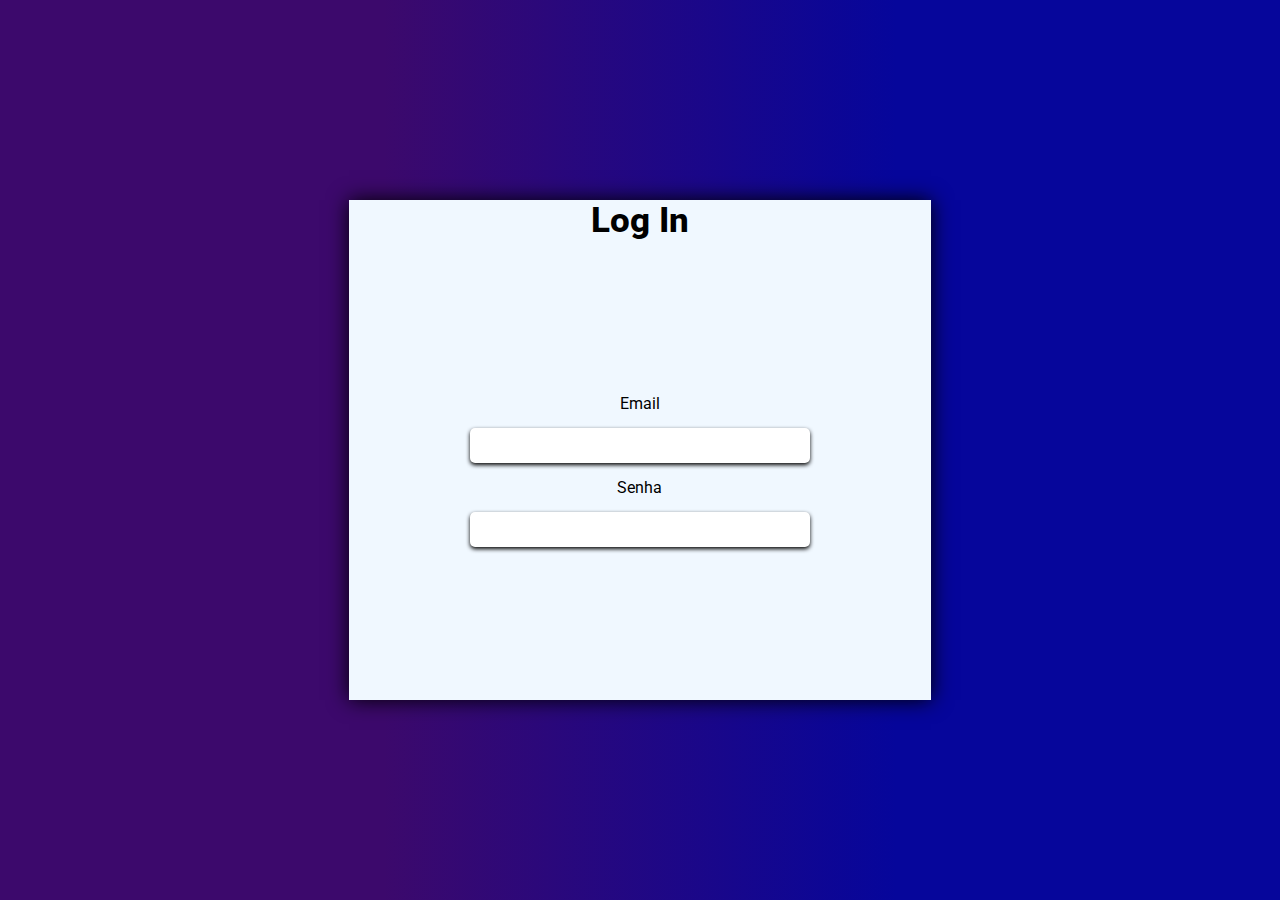
==== index.html @ 53d4772f "v1" ====
<!DOCTYPE html>
<html lang="pt-br">
    <head>
        <meta charset="UTF-8">
        <meta http-equiv="X-UA-Compatible" content="IE=edge">
        <meta name="viewport" content="width=device-width, initial-scale=1.0">
        <link rel="stylesheet" href="style/index.css">
        <title>tela de login</title>
    </head>
    <body>
        <div id="pagina">
            <main>
                
                <section id="logIn">
                    <header>
                        <h1>Log In</h1>
                    </header>
                    <main id="mainLog">
                         <label for="text">Email</label>
                            <input type="text" id="text">

                        <label for="password">Senha</label>
                            <input type="password" id="password"> 
                </section>
                    </main>
            </main>
        </div>
    </body>
</html>
---- style/index.css ----
@import url('https://fonts.googleapis.com/css2?family=Roboto:wght@300&display=swap');

*{
    margin: 0%;
    padding: 0%;
    font-family: 'Roboto', sans-serif;
}
#pagina{
    width: 100%;
    height: 100vh;
    background: linear-gradient(90deg, #3c096c 30%, #06069b 70%); 
    display: flex;
    justify-content: center;
    align-items: center;
}
    

main{
    width: 70%;
    height: 500px;
    display: flex;
    align-items: center;
    justify-content: center;
    
}

#logImg{
    width: 50%;
    height: 100%;
    background-image: url(../assets/image/bacground.jpg);
    background-position: center;
    background-repeat: no-repeat;
    background-size: cover; 
}

 

#logIn{
    width: 65%;
    height: 100%;
    box-shadow: 0px 0px 20px;
    background-color: aliceblue;
    flex-direction: column;
    display: flex;
    align-items: center;
    

} 

header{
    width: 100%;
    height: 60px;
    display: flex;
    align-items: center;
    justify-content: center;
}

h1{
    font-size: 35px;
    font-weight: 800;
}

#mainLog{
    width: 90%;
    height: 390px;
    margin: 130px 0px;
    /* background-color: black; */
    display: flex;
    align-items: center;
    justify-content: center;
    flex-direction: column;
    gap: 15px;
}

input{
    width: 65%;
    height: 35px;
    border: none;
    
    box-shadow: 0px 2px 4px; 
    border-radius: 5px;
    margin: 0px 0px;
}
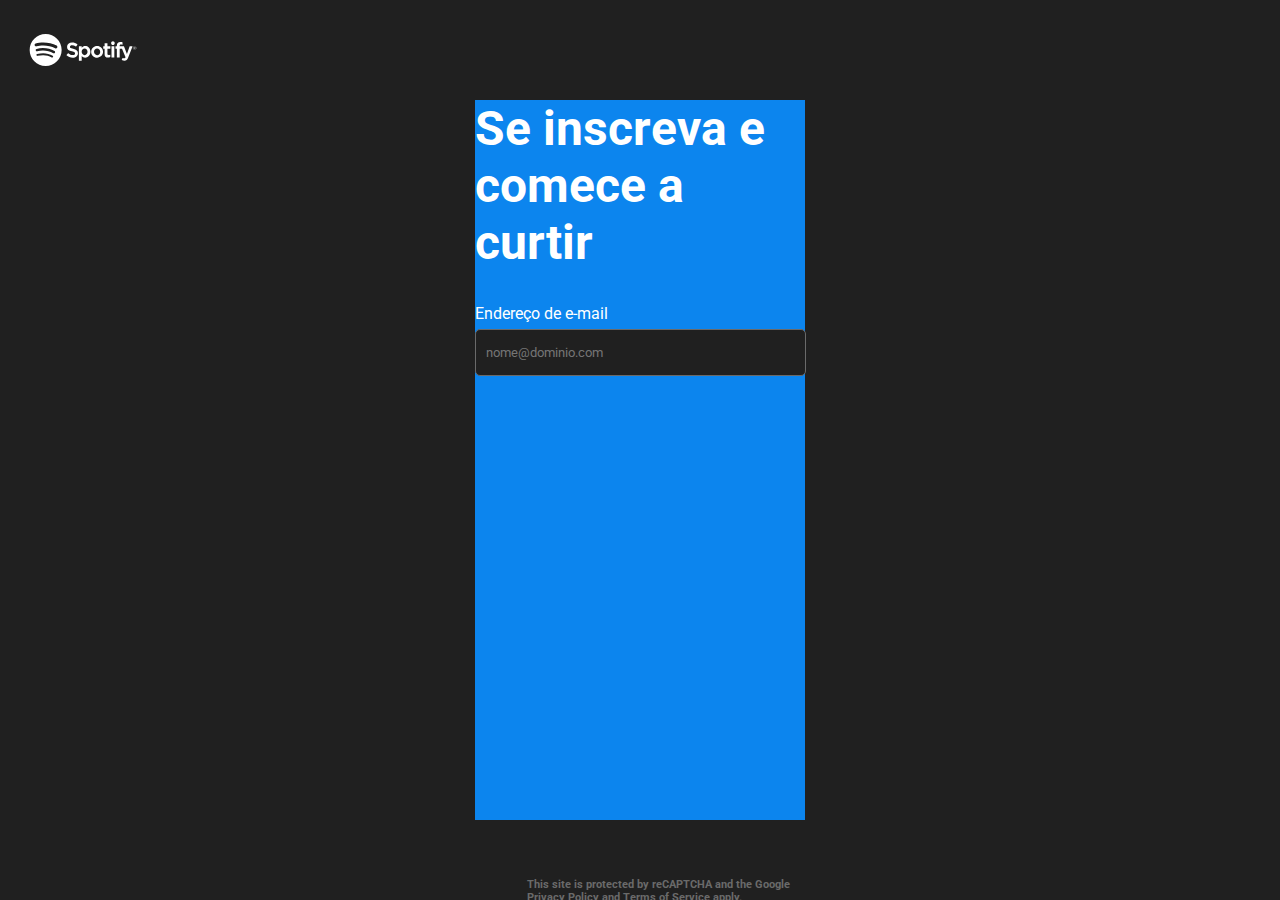
==== commit ac1de7ce: "v1" ====
--- a/index.html
+++ b/index.html
@@ -5,24 +5,40 @@
         <meta http-equiv="X-UA-Compatible" content="IE=edge">
         <meta name="viewport" content="width=device-width, initial-scale=1.0">
         <link rel="stylesheet" href="style/index.css">
-        <title>tela de login</title>
+        <title>Spotify</title>
     </head>
     <body>
         <div id="pagina">
+            <header id="headerLogo">
+                <img id="spotifyLogo" src="assets/Spotify-Black-Logo.wine.svg" alt="">
+            </header>
             <main>
-                
-                <section id="logIn">
-                    <header>
-                        <h1>Log In</h1>
-                    </header>
-                    <main id="mainLog">
-                         <label for="text">Email</label>
-                            <input type="text" id="text">
+                <section class="singUp">
+                    <main class="mainUp"></main>
+                        <header id="headerUp">
+                            <h1>Se inscreva e comece a curtir</h1>
+                        </header>
+                        <section class="labelUp">
+                            <label for="email">Endereço de e-mail</label>
+                        </section>
+                        <section class="inputUp">
+                            <input type="email" id="email" placeholder="nome@dominio.com" required>
+                        </section>
+                        <section id="">
 
-                        <label for="password">Senha</label>
-                            <input type="password" id="password"> 
+                        </section>
+                    </main>
                 </section>
-                    </main>
+                         <!-- 
+
+                             <a href="Usar número de telefone"></a>
+
+                            <label for="password">Senha</label>
+                                <input type="password"  id="password">   -->
+                    
+                    <footer> <span>This site is protected by reCAPTCHA and the Google <br>
+                        Privacy Policy and Terms of Service apply.</span>
+                    </footer>
             </main>
         </div>
     </body>
--- a/style/index.css
+++ b/style/index.css
@@ -1,84 +1,117 @@
+/* FONTS */
 @import url('https://fonts.googleapis.com/css2?family=Roboto:wght@300&display=swap');
+/* FIM FONTS */
 
+
+/* PAGINA */
 *{
     margin: 0%;
     padding: 0%;
     font-family: 'Roboto', sans-serif;
+    color: white;
 }
+
 #pagina{
     width: 100%;
     height: 100vh;
-    background: linear-gradient(90deg, #3c096c 30%, #06069b 70%); 
+    background-color: #202020;
+    overflow-x: hidden;
+    overflow-y: hidden;
+}
+/* FIM PAGINA */
+
+/* HEADER */
+
+#headerLogo{
+    width: 100%;
+    height: 100px;
     display: flex;
-    justify-content: center;
     align-items: center;
 }
-    
 
-main{
-    width: 70%;
-    height: 500px;
-    display: flex;
-    align-items: center;
-    justify-content: center;
-    
+#spotifyLogo{
+    width: 150px;
+    height: 48px;
+    padding: 8px;
+    overflow: hidden;
 }
 
-#logImg{
-    width: 50%;
-    height: 100%;
-    background-image: url(../assets/image/bacground.jpg);
-    background-position: center;
-    background-repeat: no-repeat;
-    background-size: cover; 
+#spotifyLogo img{
+    width: 100%;
+    width: 100%;
 }
+/* FIM HEADER */
 
- 
-
-#logIn{
-    width: 65%;
-    height: 100%;
-    box-shadow: 0px 0px 20px;
-    background-color: aliceblue;
-    flex-direction: column;
-    display: flex;
-    align-items: center;
-    
-
-} 
-
-header{
-    width: 100%;
-    height: 60px;
+/* MAIN */
+main{
     display: flex;
     align-items: center;
     justify-content: center;
 }
 
-h1{
-    font-size: 35px;
-    font-weight: 800;
+#headerUp h1{
+    font-size: 48px;
+    font-weight: 1500;
+
 }
 
-#mainLog{
-    width: 90%;
-    height: 390px;
-    margin: 130px 0px;
-    /* background-color: black; */
+
+.singUp{
+    width: 330px;
+    height: 80vh;
     display: flex;
-    align-items: center;
-    justify-content: center;
+    background-color: rgb(12, 133, 238);
     flex-direction: column;
-    gap: 15px;
 }
 
-input{
-    width: 65%;
-    height: 35px;
-    border: none;
-    
-    box-shadow: 0px 2px 4px; 
-    border-radius: 5px;
-    margin: 0px 0px;
+.mainUp{
+    display: flex;
+    justify-content: center;
+    align-items: center;
 }
 
+
+.labelUp{
+    margin-top: 30px;
+    padding: 3px 0px;
+}
+
+.inputUp{
+    width: 329px;
+    padding: 3px 0px;
+}
+
+.inputUp label{
+    font-weight: 900;
+}
+.inputUp input{
+    width: 100%;
+    height: 45px;
+    border-radius: 5px;
+    background-color: #202020;
+    border: 1px solid #6a6a6a;
+}
+
+.inputUp ::placeholder{
+    padding: 0px 10px;
+}
+/* FIM MAIN */
+
+/* FOOTER */
+
+footer{
+    width: 100%;
+    padding: 18px;
+    display: flex;
+    margin-top: 40px;
+    justify-content: center;
+    align-items: end;
+}
+
+footer span{
+    font-size: 0.6875rem;
+    color:#6a6a6a ;
+    font-weight: bolder;
+}
+/* FIM FOOTER */
+
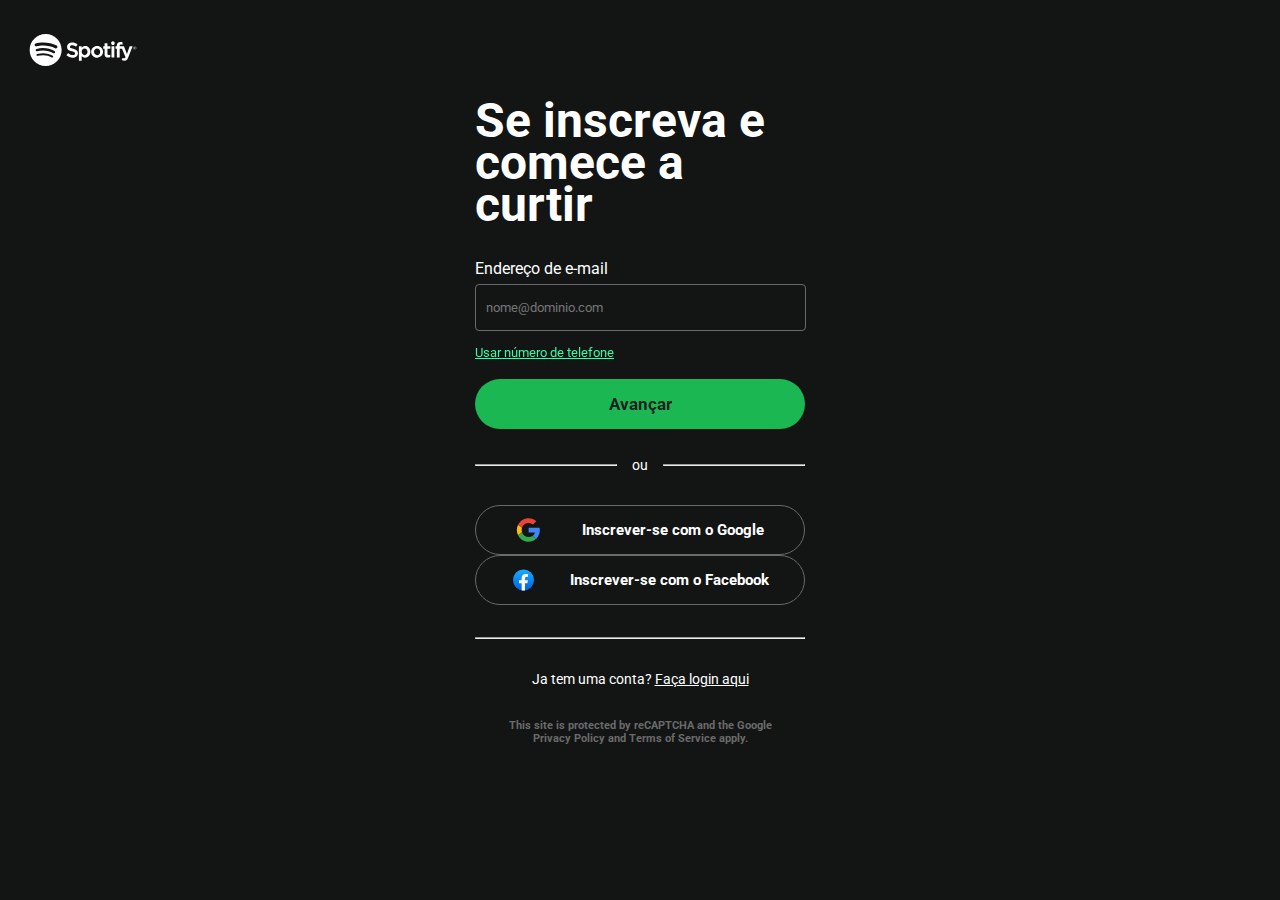
==== commit 69373842: "v2" ====
--- a/index.html
+++ b/index.html
@@ -5,40 +5,62 @@
         <meta http-equiv="X-UA-Compatible" content="IE=edge">
         <meta name="viewport" content="width=device-width, initial-scale=1.0">
         <link rel="stylesheet" href="style/index.css">
+        <link rel="stylesheet" href="style/geralSinIg.css">
+        <link rel="shortcut icon" href="assets/svg/spotify-162-svgrepo-com (1).svg" type="image/x-icon">
         <title>Spotify</title>
     </head>
     <body>
         <div id="pagina">
             <header id="headerLogo">
-                <img id="spotifyLogo" src="assets/Spotify-Black-Logo.wine.svg" alt="">
+                <img id="spotifyLogo" src="assets/svg/Spotify-Black-Logo.wine.svg" alt="">
             </header>
             <main>
                 <section class="singUp">
                     <main class="mainUp"></main>
+
                         <header id="headerUp">
                             <h1>Se inscreva e comece a curtir</h1>
                         </header>
+
                         <section class="labelUp">
                             <label for="email">Endereço de e-mail</label>
                         </section>
+
                         <section class="inputUp">
                             <input type="email" id="email" placeholder="nome@dominio.com" required>
                         </section>
-                        <section id="">
 
+                        <section id="linkUp">
+                            <a href="#">Usar número de telefone</a>
                         </section>
+
+                        <section id="buttonUp">
+                            <button type="submit" 
+                            class="button"><h2>Avançar</h2></button>
+                        </section>
+
+                        <section id="division">
+                            <hr id="hr1">
+                                <span>ou</span>
+                            <hr id="hr2">
+                        </section>
+
+                        <section id="loginAlternative">
+                            <button class="AtalhoLogIn"><img id="svgGoogle" src="assets/svg/google-color-svgrepo-com.svg" alt=""> <h2>Inscrever-se com o Google</h2></button>
+
+                            <button class="AtalhoLogIn"><img id="svgFacebook" src="assets/svg/facebook-1-svgrepo-com.svg" alt=""><h2>Inscrever-se com o Facebook</h2></button>
+                        </section>
+
+                        <hr id="hr3">
+
+                        <footer id="footerUp">
+                            <span>Ja tem uma conta? <a href="#">Faça login aqui</a></span>
+                        </footer>
                     </main>
                 </section>
-                         <!-- 
-
-                             <a href="Usar número de telefone"></a>
-
-                            <label for="password">Senha</label>
-                                <input type="password"  id="password">   -->
-                    
-                    <footer> <span>This site is protected by reCAPTCHA and the Google <br>
-                        Privacy Policy and Terms of Service apply.</span>
-                    </footer>
+                <footer id="footerEnd"> <span>This site is protected by reCAPTCHA and the Google</span> 
+                    <span>Privacy Policy and Terms of Service apply.</span>
+                </footer>
             </main>
         </div>
     </body>
--- a/style/index.css
+++ b/style/index.css
@@ -1,117 +1,95 @@
-/* FONTS */
-@import url('https://fonts.googleapis.com/css2?family=Roboto:wght@300&display=swap');
-/* FIM FONTS */
-
-
-/* PAGINA */
-*{
-    margin: 0%;
-    padding: 0%;
-    font-family: 'Roboto', sans-serif;
-    color: white;
+/* MAIN */
+main,.singUp,.mainUp,#division,#loginAlternative,.AtalhoLogIn,#footerUp,#footerEnd{
+    display: flex;
 }
 
-#pagina{
-    width: 100%;
-    height: 100vh;
-    background-color: #202020;
-    overflow-x: hidden;
-    overflow-y: hidden;
-}
-/* FIM PAGINA */
-
-/* HEADER */
-
-#headerLogo{
-    width: 100%;
-    height: 100px;
-    display: flex;
-    align-items: center;
-}
-
-#spotifyLogo{
-    width: 150px;
-    height: 48px;
-    padding: 8px;
-    overflow: hidden;
-}
-
-#spotifyLogo img{
-    width: 100%;
-    width: 100%;
-}
-/* FIM HEADER */
-
-/* MAIN */
 main{
-    display: flex;
     align-items: center;
     justify-content: center;
 }
 
 #headerUp h1{
     font-size: 48px;
+    line-height: 42px;
     font-weight: 1500;
-
 }
 
+#linkUp{
+    margin: 8px 0px 10px 0px;
+}
 
-.singUp{
+#linkUp a{
+    color: #117a37;
+    font-size: 13px;
+    filter: brightness(3)
+}
+
+#buttonUp{
     width: 330px;
-    height: 80vh;
-    display: flex;
-    background-color: rgb(12, 133, 238);
+    height: 50px;
+    margin: 8px 0px;
+}
+
+#division{
+    width: 330px;
+    margin-top: 20px;
+    flex-direction: row;
+    align-items: center;
+    justify-content: center;
+}
+
+#hr1{
+    width: 50%;
+}
+
+#hr2{
+    width: 50%;
+}
+
+#division span{
+    margin: 0px 15px;
+    font-size: 14px;
+}
+
+#loginAlternative{
+    width: 100%;
+    align-items: center;
+    justify-content: center;
+    margin: 32px 0px;
     flex-direction: column;
 }
 
-.mainUp{
-    display: flex;
-    justify-content: center;
+.AtalhoLogIn{
+    width: 100%;
+    height: 50px;
+    border-radius: 50px;    
+    justify-content: space-evenly;
     align-items: center;
+    background-color: #131515;
+    border: 0.5px solid #6a6a6a;
+    font-size: 10px;
 }
 
-
-.labelUp{
-    margin-top: 30px;
-    padding: 3px 0px;
+#loginAlternative :hover{
+    cursor: pointer;
 }
 
-.inputUp{
-    width: 329px;
-    padding: 3px 0px;
+#svgGoogle,#svgFacebook{
+    width: 25px;
+    height: 24px;
 }
 
-.inputUp label{
-    font-weight: 900;
-}
-.inputUp input{
+#footerUp{
     width: 100%;
-    height: 45px;
-    border-radius: 5px;
-    background-color: #202020;
-    border: 1px solid #6a6a6a;
+    align-items: center;
+    justify-content: center;
+    margin: 32px 0px;
 }
 
-.inputUp ::placeholder{
-    padding: 0px 10px;
+#footerUp span,a{
+    font-size: 14px;
 }
+
 /* FIM MAIN */
 
-/* FOOTER */
 
-footer{
-    width: 100%;
-    padding: 18px;
-    display: flex;
-    margin-top: 40px;
-    justify-content: center;
-    align-items: end;
-}
-
-footer span{
-    font-size: 0.6875rem;
-    color:#6a6a6a ;
-    font-weight: bolder;
-}
-/* FIM FOOTER */
-
--- a/style/geralSinIg.css
+++ b/style/geralSinIg.css
@@ -0,0 +1,121 @@
+/* FONTS */
+@import url('https://fonts.googleapis.com/css2?family=Roboto:wght@300&display=swap');
+/* FIM FONTS */
+
+/* PAGINA */
+*{
+    margin: 0%;
+    padding: 0%;
+    font-family: 'Roboto', sans-serif;
+    color: white;
+}
+
+#pagina{
+    width: 100%;
+    height: 100vh;
+    background-color: #131515;
+    overflow-x: hidden;
+    /* overflow-y: hidden; */
+}
+/* FIM PAGINA */
+
+/* HEADER */
+
+#headerLogo{
+    width: 100%;
+    height: 100px;
+    display: flex;
+    align-items: center;
+}
+
+#spotifyLogo{
+    width: 150px;
+    height: 48px;
+    padding: 8px;
+    overflow: hidden;
+}
+
+#spotifyLogo :hover{
+    cursor: pointer;
+}
+
+#spotifyLogo img{
+    width: 100%;
+    width: 100%;
+}
+/* FIM HEADER */
+
+/* MAIN */
+.singUp{
+    width: 330px;
+    height: auto;
+    flex-direction: column;
+}
+
+.mainUp{
+    justify-content: center;
+    align-items: center;
+}
+
+
+.labelUp{
+    margin-top: 30px;
+    padding: 3px 0px;
+}
+
+.inputUp{
+    width: 329px;
+    padding: 3px 0px;
+}
+
+.inputUp label{
+    font-weight: 900;
+    font-size: 15px;
+
+}
+.inputUp input{
+    width: 100%;
+    height: 45px;
+    border-radius: 4px;
+    background-color: #131515;
+    border: 1px solid #6a6a6a;
+}
+
+.inputUp ::placeholder{
+    padding: 0px 10px;
+}
+
+.button{
+    width: 100%;
+    height: 100%;
+    background-color: #117a37;
+    filter: brightness(1.5);
+    border-radius: 50px;
+    border: none;
+}
+
+.button :hover{
+    cursor: pointer;
+}
+
+.button h2{
+    color: #131515;
+    font-size: 17px;
+}
+/* FIM MAIN */
+
+/* FOOTER */
+#footerEnd{
+    width: 100%;
+    margin: 0px 0px 30px 0px ;
+    justify-content: center;
+    align-items: center;
+    flex-direction: column;
+}
+
+#footerEnd span{
+    font-size: 0.6875rem;
+    color:#6a6a6a ;
+    font-weight: bolder;
+}
+/* FIM FOOTER */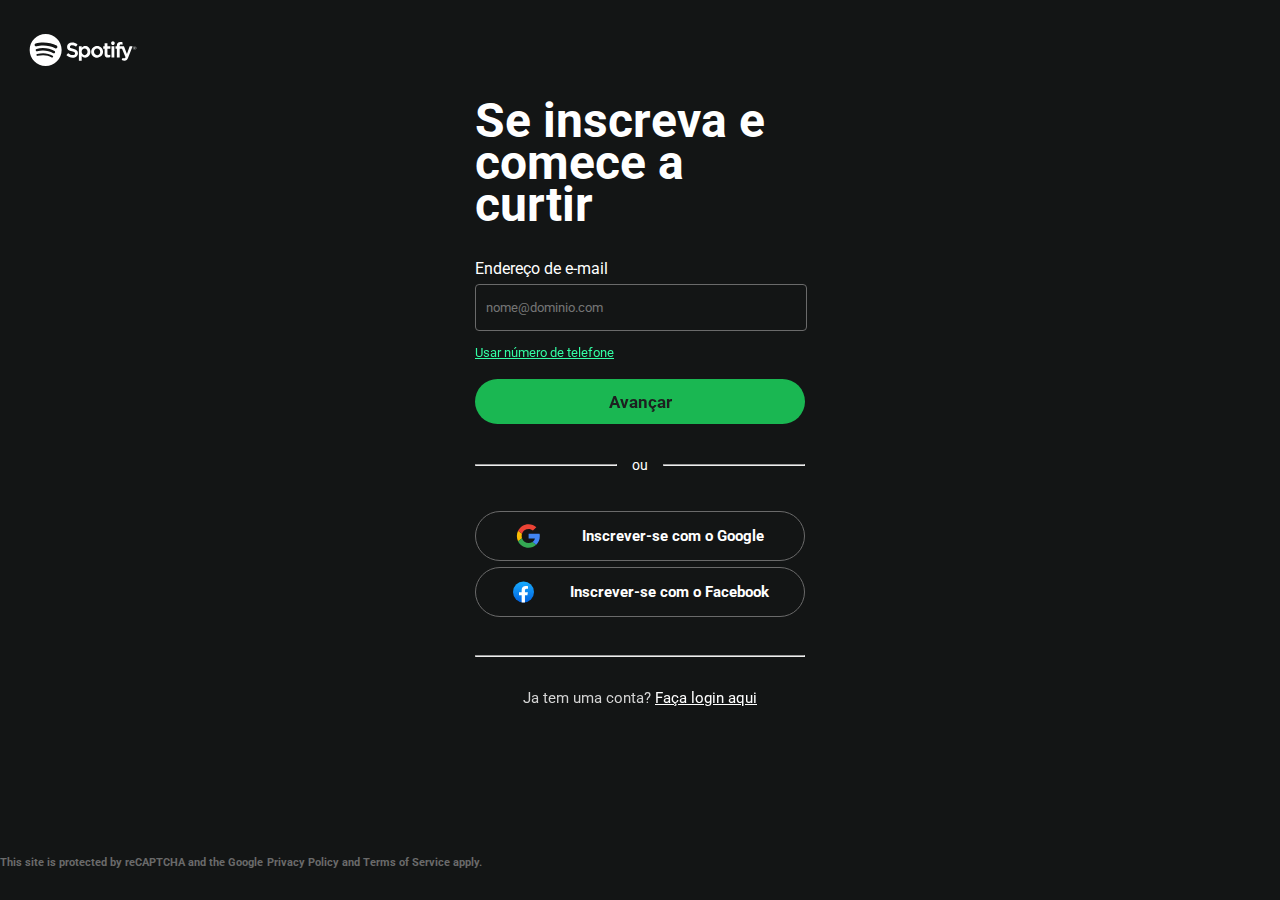
==== commit 1c01e6a0: "v3" ====
--- a/index.html
+++ b/index.html
@@ -7,15 +7,15 @@
         <link rel="stylesheet" href="style/index.css">
         <link rel="stylesheet" href="style/geralSinIg.css">
         <link rel="shortcut icon" href="assets/svg/spotify-162-svgrepo-com (1).svg" type="image/x-icon">
-        <title>Spotify</title>
+        <title>Inscreva-se - Spotify</title>
     </head>
     <body>
         <div id="pagina">
-            <header id="headerLogo">
-                <img id="spotifyLogo" src="assets/svg/Spotify-Black-Logo.wine.svg" alt="">
+            <header class="headerLogo">
+                <img class="spotifyLogo" src="assets/svg/Spotify-Black-Logo.wine.svg" alt="">
             </header>
             <main>
-                <section class="singUp">
+                <form method="post" class="singUp">
                     <main class="mainUp"></main>
 
                         <header id="headerUp">
@@ -27,7 +27,7 @@
                         </section>
 
                         <section class="inputUp">
-                            <input type="email" id="email" placeholder="nome@dominio.com" required>
+                            <input type="email" class="Imput" placeholder="nome@dominio.com" required>
                         </section>
 
                         <section id="linkUp">
@@ -45,7 +45,7 @@
                             <hr id="hr2">
                         </section>
 
-                        <section id="loginAlternative">
+                        <section class="loginAlternative">
                             <button class="AtalhoLogIn"><img id="svgGoogle" src="assets/svg/google-color-svgrepo-com.svg" alt=""> <h2>Inscrever-se com o Google</h2></button>
 
                             <button class="AtalhoLogIn"><img id="svgFacebook" src="assets/svg/facebook-1-svgrepo-com.svg" alt=""><h2>Inscrever-se com o Facebook</h2></button>
@@ -57,8 +57,8 @@
                             <span>Ja tem uma conta? <a href="#">Faça login aqui</a></span>
                         </footer>
                     </main>
-                </section>
-                <footer id="footerEnd"> <span>This site is protected by reCAPTCHA and the Google</span> 
+                </form>
+                <footer class="footerEnd"> <span>This site is protected by reCAPTCHA and the Google</span> 
                     <span>Privacy Policy and Terms of Service apply.</span>
                 </footer>
             </main>
--- a/style/index.css
+++ b/style/index.css
@@ -51,7 +51,7 @@
     font-size: 14px;
 }
 
-#loginAlternative{
+.loginAlternative{
     width: 100%;
     align-items: center;
     justify-content: center;
@@ -63,6 +63,7 @@
     width: 100%;
     height: 50px;
     border-radius: 50px;    
+    margin: 6px 0px;
     justify-content: space-evenly;
     align-items: center;
     background-color: #131515;
@@ -87,9 +88,13 @@
 }
 
 #footerUp span,a{
-    font-size: 14px;
+    font-size: 15px;
 }
 
+#footerUp span{
+    color: #6a6a6a;
+    filter: brightness(2);
+}
 /* FIM MAIN */
 
 
--- a/style/geralSinIg.css
+++ b/style/geralSinIg.css
@@ -21,25 +21,25 @@
 
 /* HEADER */
 
-#headerLogo{
+.headerLogo{
     width: 100%;
     height: 100px;
     display: flex;
     align-items: center;
 }
 
-#spotifyLogo{
+.spotifyLogo{
     width: 150px;
     height: 48px;
     padding: 8px;
     overflow: hidden;
 }
 
-#spotifyLogo :hover{
+.spotifyLogo :hover{
     cursor: pointer;
 }
 
-#spotifyLogo img{
+.spotifyLogo img{
     width: 100%;
     width: 100%;
 }
@@ -64,7 +64,7 @@
 }
 
 .inputUp{
-    width: 329px;
+    width: 330px;
     padding: 3px 0px;
 }
 
@@ -74,7 +74,7 @@
 
 }
 .inputUp input{
-    width: 100%;
+    width: 330px;
     height: 45px;
     border-radius: 4px;
     background-color: #131515;
@@ -86,8 +86,8 @@
 }
 
 .button{
-    width: 100%;
-    height: 100%;
+    width: 330px;
+    height: 45px;
     background-color: #117a37;
     filter: brightness(1.5);
     border-radius: 50px;
@@ -105,15 +105,17 @@
 /* FIM MAIN */
 
 /* FOOTER */
-#footerEnd{
+.footerEnd{
     width: 100%;
     margin: 0px 0px 30px 0px ;
     justify-content: center;
     align-items: center;
     flex-direction: column;
+    position: absolute;
+    bottom: 0px;
 }
 
-#footerEnd span{
+.footerEnd span{
     font-size: 0.6875rem;
     color:#6a6a6a ;
     font-weight: bolder;
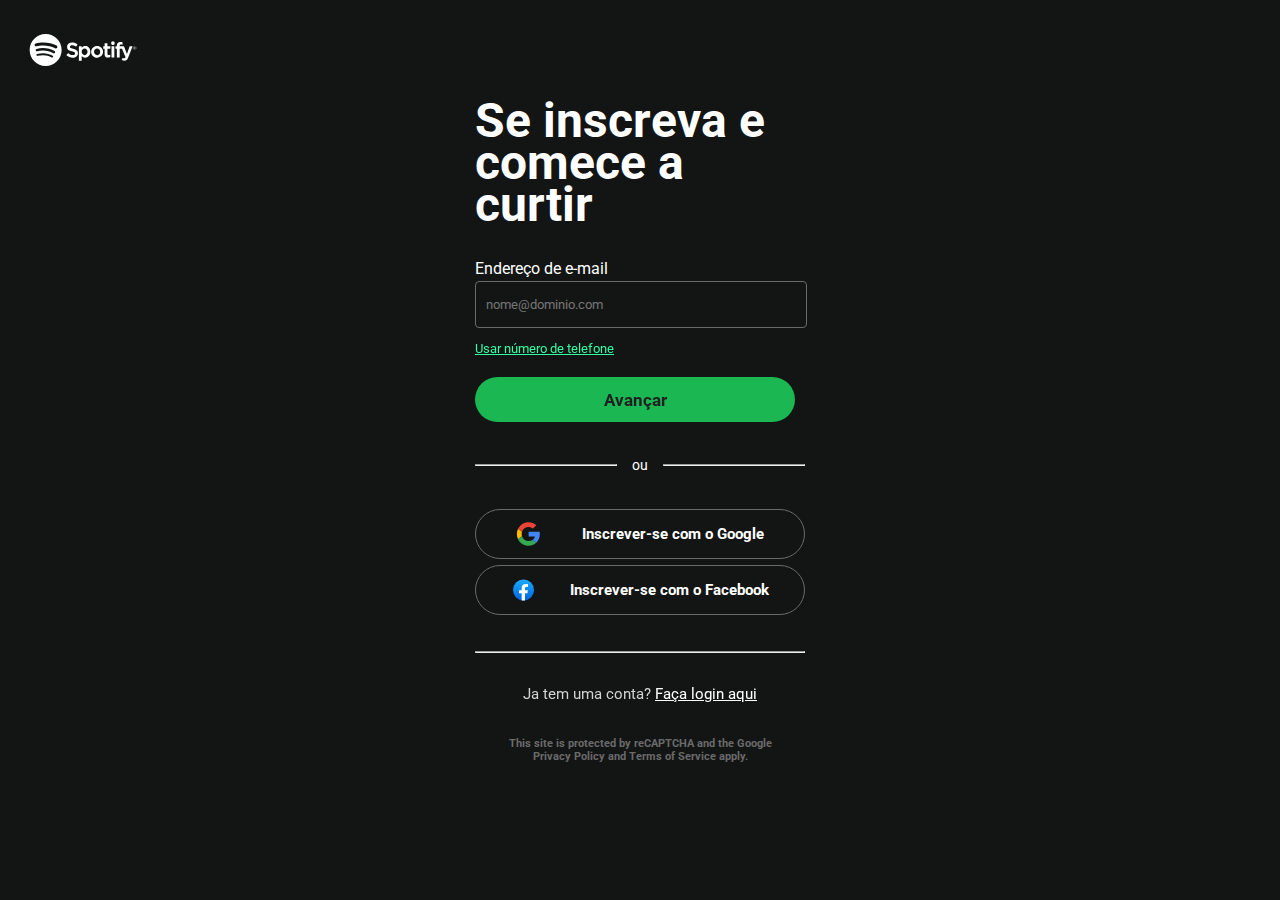
==== commit c64c914e: "v3" ====
--- a/index.html
+++ b/index.html
@@ -10,13 +10,13 @@
         <title>Inscreva-se - Spotify</title>
     </head>
     <body>
-        <div id="pagina">
+        <section id="pagina">
             <header class="headerLogo">
                 <img class="spotifyLogo" src="assets/svg/Spotify-Black-Logo.wine.svg" alt="">
             </header>
             <main>
                 <form method="post" class="singUp">
-                    <main class="mainUp"></main>
+                    <main class="mainUP"></main>
 
                         <header id="headerUp">
                             <h1>Se inscreva e comece a curtir</h1>
@@ -35,8 +35,7 @@
                         </section>
 
                         <section id="buttonUp">
-                            <button type="submit" 
-                            class="button"><h2>Avançar</h2></button>
+                            <button type="button" class="button"><a href="pages/"><h2>Avançar</h2></a></button>
                         </section>
 
                         <section id="division">
@@ -57,11 +56,12 @@
                             <span>Ja tem uma conta? <a href="#">Faça login aqui</a></span>
                         </footer>
                     </main>
+
                 </form>
                 <footer class="footerEnd"> <span>This site is protected by reCAPTCHA and the Google</span> 
                     <span>Privacy Policy and Terms of Service apply.</span>
                 </footer>
             </main>
-        </div>
+        </section>
     </body>
 </html>--- a/style/index.css
+++ b/style/index.css
@@ -1,7 +1,4 @@
 /* MAIN */
-main,.singUp,.mainUp,#division,#loginAlternative,.AtalhoLogIn,#footerUp,#footerEnd{
-    display: flex;
-}
 
 main{
     align-items: center;
@@ -15,7 +12,7 @@
 }
 
 #linkUp{
-    margin: 8px 0px 10px 0px;
+    margin: 10px 0px 0px 0px;
 }
 
 #linkUp a{
@@ -27,12 +24,12 @@
 #buttonUp{
     width: 330px;
     height: 50px;
-    margin: 8px 0px;
+    margin: 20px 0px 0px;
 }
 
 #division{
     width: 330px;
-    margin-top: 20px;
+    margin-top: 30px;
     flex-direction: row;
     align-items: center;
     justify-content: center;
@@ -55,7 +52,7 @@
     width: 100%;
     align-items: center;
     justify-content: center;
-    margin: 32px 0px;
+    margin: 30px 0px;
     flex-direction: column;
 }
 
--- a/style/geralSinIg.css
+++ b/style/geralSinIg.css
@@ -1,8 +1,8 @@
-/* FONTS */
+/* ---------------FONTS--------------- */
 @import url('https://fonts.googleapis.com/css2?family=Roboto:wght@300&display=swap');
-/* FIM FONTS */
+/* ---------------FIM FONTS--------------- */
 
-/* PAGINA */
+/* ---------------PAGINA--------------- */
 *{
     margin: 0%;
     padding: 0%;
@@ -17,9 +17,12 @@
     overflow-x: hidden;
     /* overflow-y: hidden; */
 }
-/* FIM PAGINA */
+/* ---------------FIM PAGINA--------------- */
 
-/* HEADER */
+/* ---------------HEADER--------------- */
+main,.singUp,.mainUp,#division,#loginAlternative,.AtalhoLogIn,#footerUp,#footerEnd{
+    display: flex;
+}
 
 .headerLogo{
     width: 100%;
@@ -43,9 +46,9 @@
     width: 100%;
     width: 100%;
 }
-/* FIM HEADER */
+/* ---------------FIM HEADER--------------- */
 
-/* MAIN */
+/* ---------------MAIN--------------- */
 .singUp{
     width: 330px;
     height: auto;
@@ -53,8 +56,10 @@
 }
 
 .mainUp{
-    justify-content: center;
+    display: flex;
+    height: 80vh;
     align-items: center;
+    flex-direction: column;
 }
 
 
@@ -64,8 +69,7 @@
 }
 
 .inputUp{
-    width: 330px;
-    padding: 3px 0px;
+    width: 320px;
 }
 
 .inputUp label{
@@ -74,19 +78,16 @@
 
 }
 .inputUp input{
-    width: 330px;
+    width: 310px;
     height: 45px;
+    padding: 0px 10px;
     border-radius: 4px;
     background-color: #131515;
     border: 1px solid #6a6a6a;
 }
 
-.inputUp ::placeholder{
-    padding: 0px 10px;
-}
-
 .button{
-    width: 330px;
+    width: 320px;
     height: 45px;
     background-color: #117a37;
     filter: brightness(1.5);
@@ -101,17 +102,45 @@
 .button h2{
     color: #131515;
     font-size: 17px;
+    font-weight: 1500;
 }
-/* FIM MAIN */
+
+.button a{
+    text-decoration: none;
+
+}
+
+.headerBar{
+    width: 436px;
+    display: flex;
+    flex-direction: row;
+    height: 1px;
+}
+
+.headerBar1{
+    width: 436px;
+    flex-direction: column;
+}
+
+.lodingBar{
+    width: 77%;
+    height: 2px;
+    display: flex;
+    align-items: flex-end;
+    background-color: #6a6a6a;
+    border-radius: 2px;
+}
+/* ---------------FIM MAIN--------------- */
 
 /* FOOTER */
 .footerEnd{
     width: 100%;
+    height: 30px;
     margin: 0px 0px 30px 0px ;
+    display: flex;
     justify-content: center;
     align-items: center;
     flex-direction: column;
-    position: absolute;
     bottom: 0px;
 }
 
@@ -120,4 +149,4 @@
     color:#6a6a6a ;
     font-weight: bolder;
 }
-/* FIM FOOTER */+/* ---------------FIM FOOTER--------------- */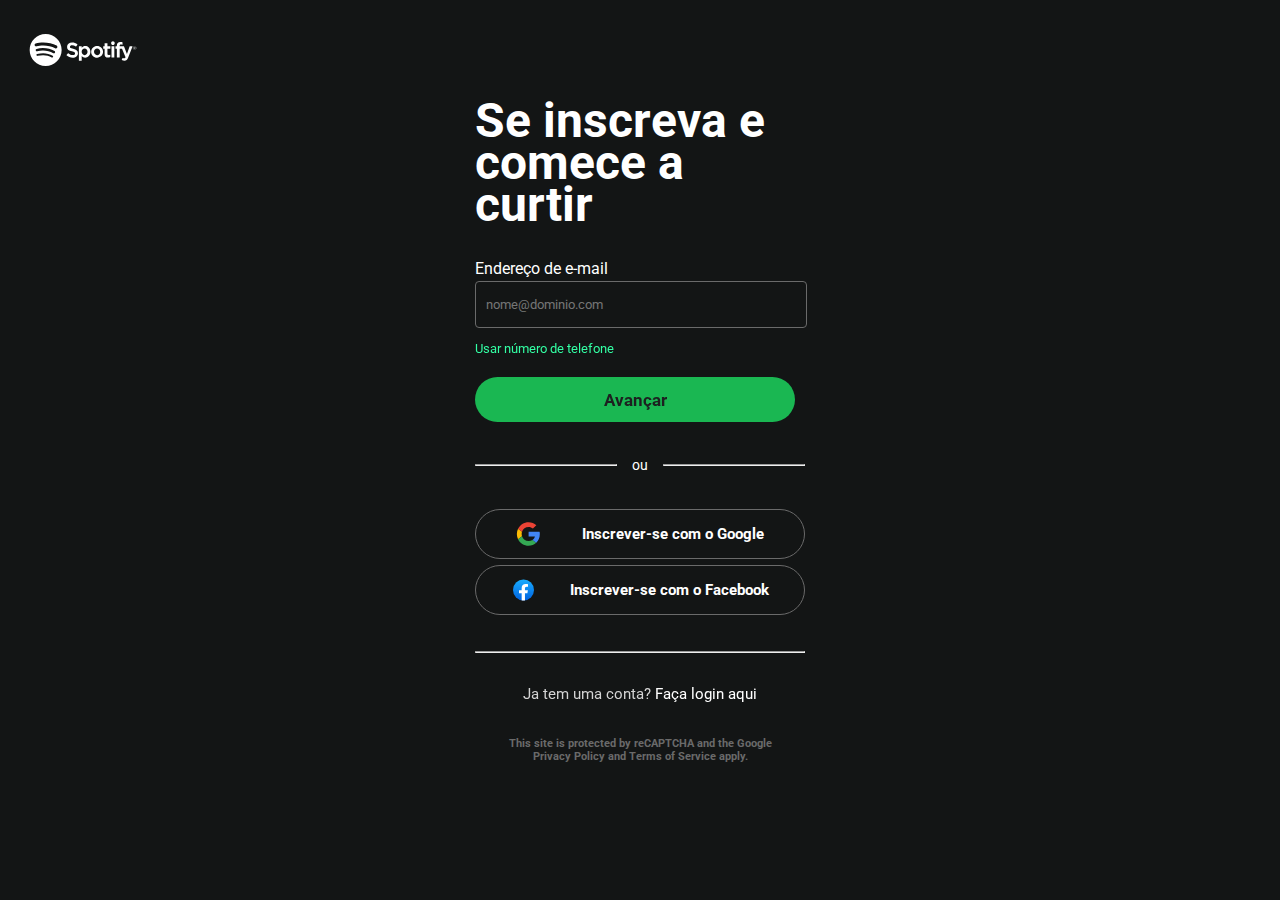
==== commit a45b6ce2: "v5" ====
--- a/index.html
+++ b/index.html
@@ -35,7 +35,9 @@
                         </section>
 
                         <section id="buttonUp">
-                            <button type="button" class="button"><a href="pages/"><h2>Avançar</h2></a></button>
+                            
+
+                            <a href="pages/singIn.html"><button type="button" class="button"><h2>Avançar</h2></button></a>
                         </section>
 
                         <section id="division">
--- a/style/index.css
+++ b/style/index.css
@@ -18,7 +18,8 @@
 #linkUp a{
     color: #117a37;
     font-size: 13px;
-    filter: brightness(3)
+    filter: brightness(3);
+    text-decoration: dotted;
 }
 
 #buttonUp{
--- a/style/geralSinIg.css
+++ b/style/geralSinIg.css
@@ -93,6 +93,9 @@
     filter: brightness(1.5);
     border-radius: 50px;
     border: none;
+    display: flex;
+    align-items: center;
+    justify-content: center;
 }
 
 .button :hover{
@@ -102,10 +105,9 @@
 .button h2{
     color: #131515;
     font-size: 17px;
-    font-weight: 1500;
 }
 
-.button a{
+ a {
     text-decoration: none;
 
 }
